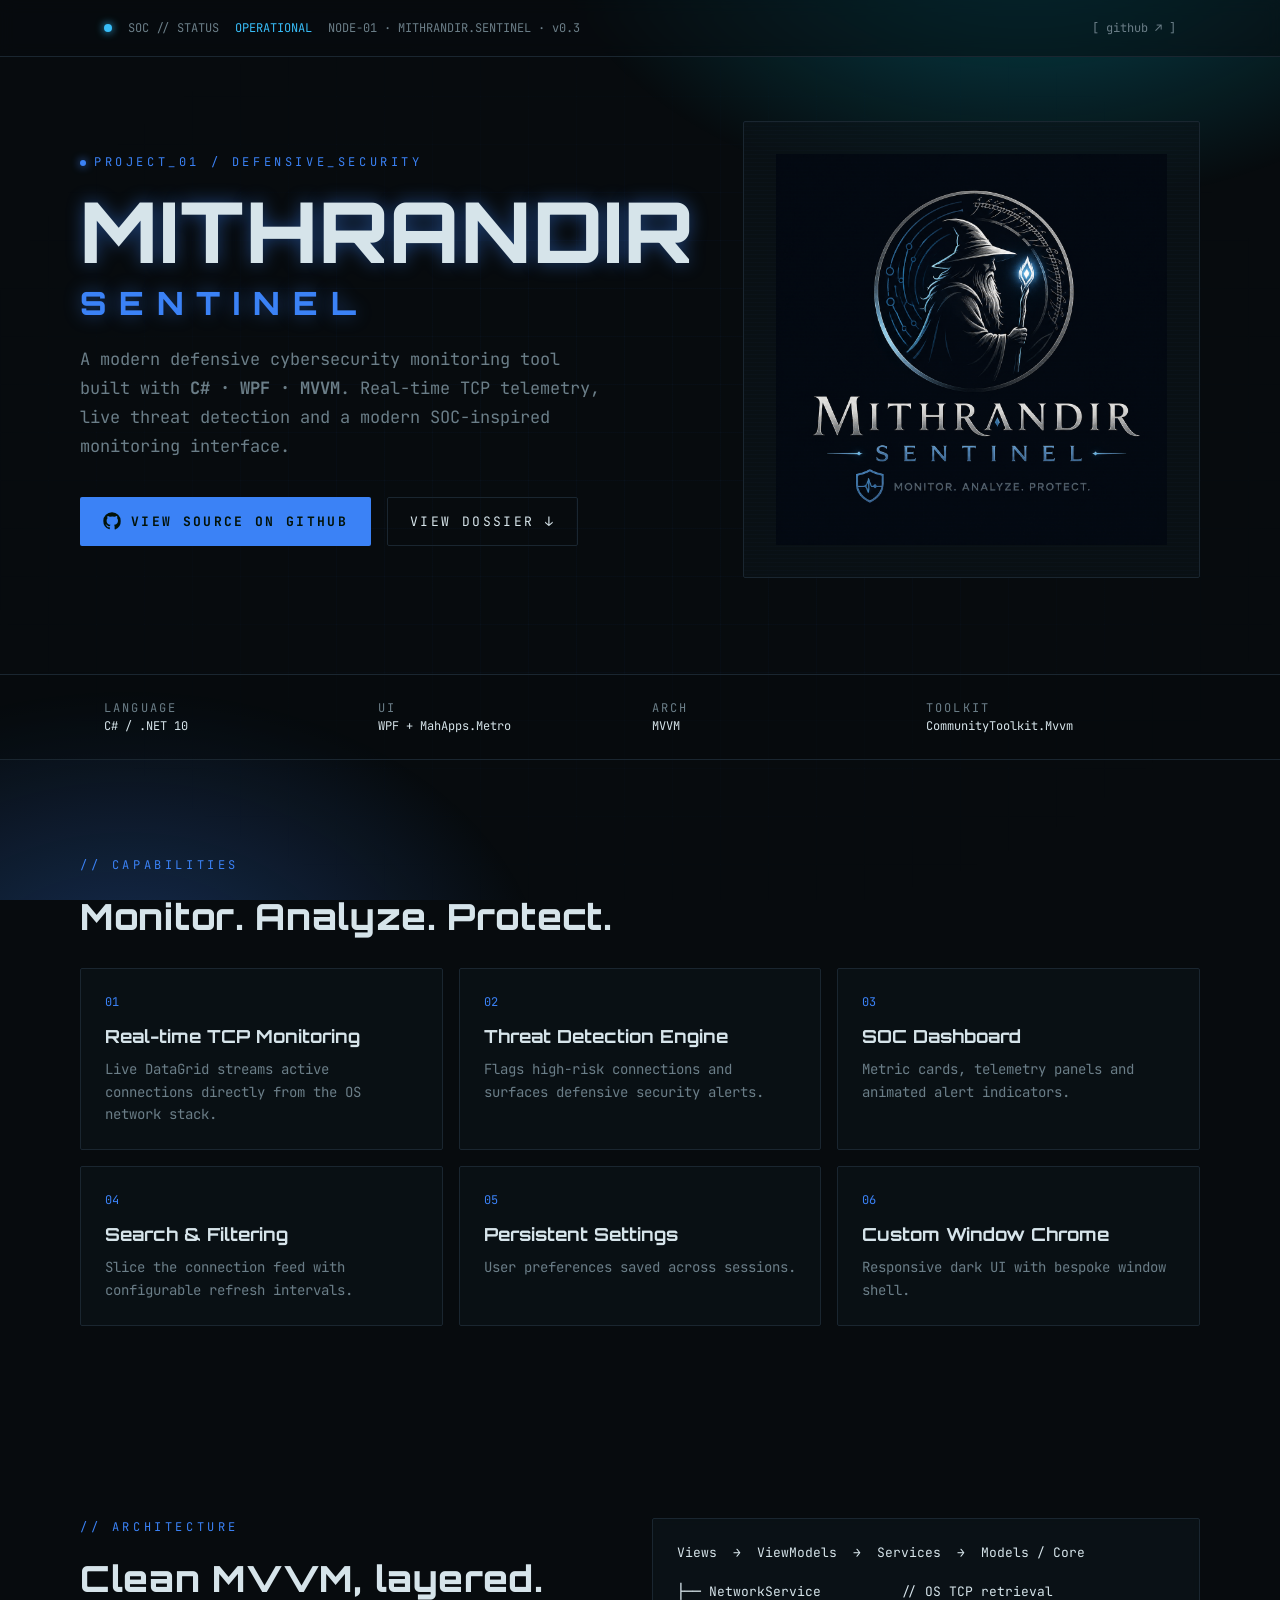
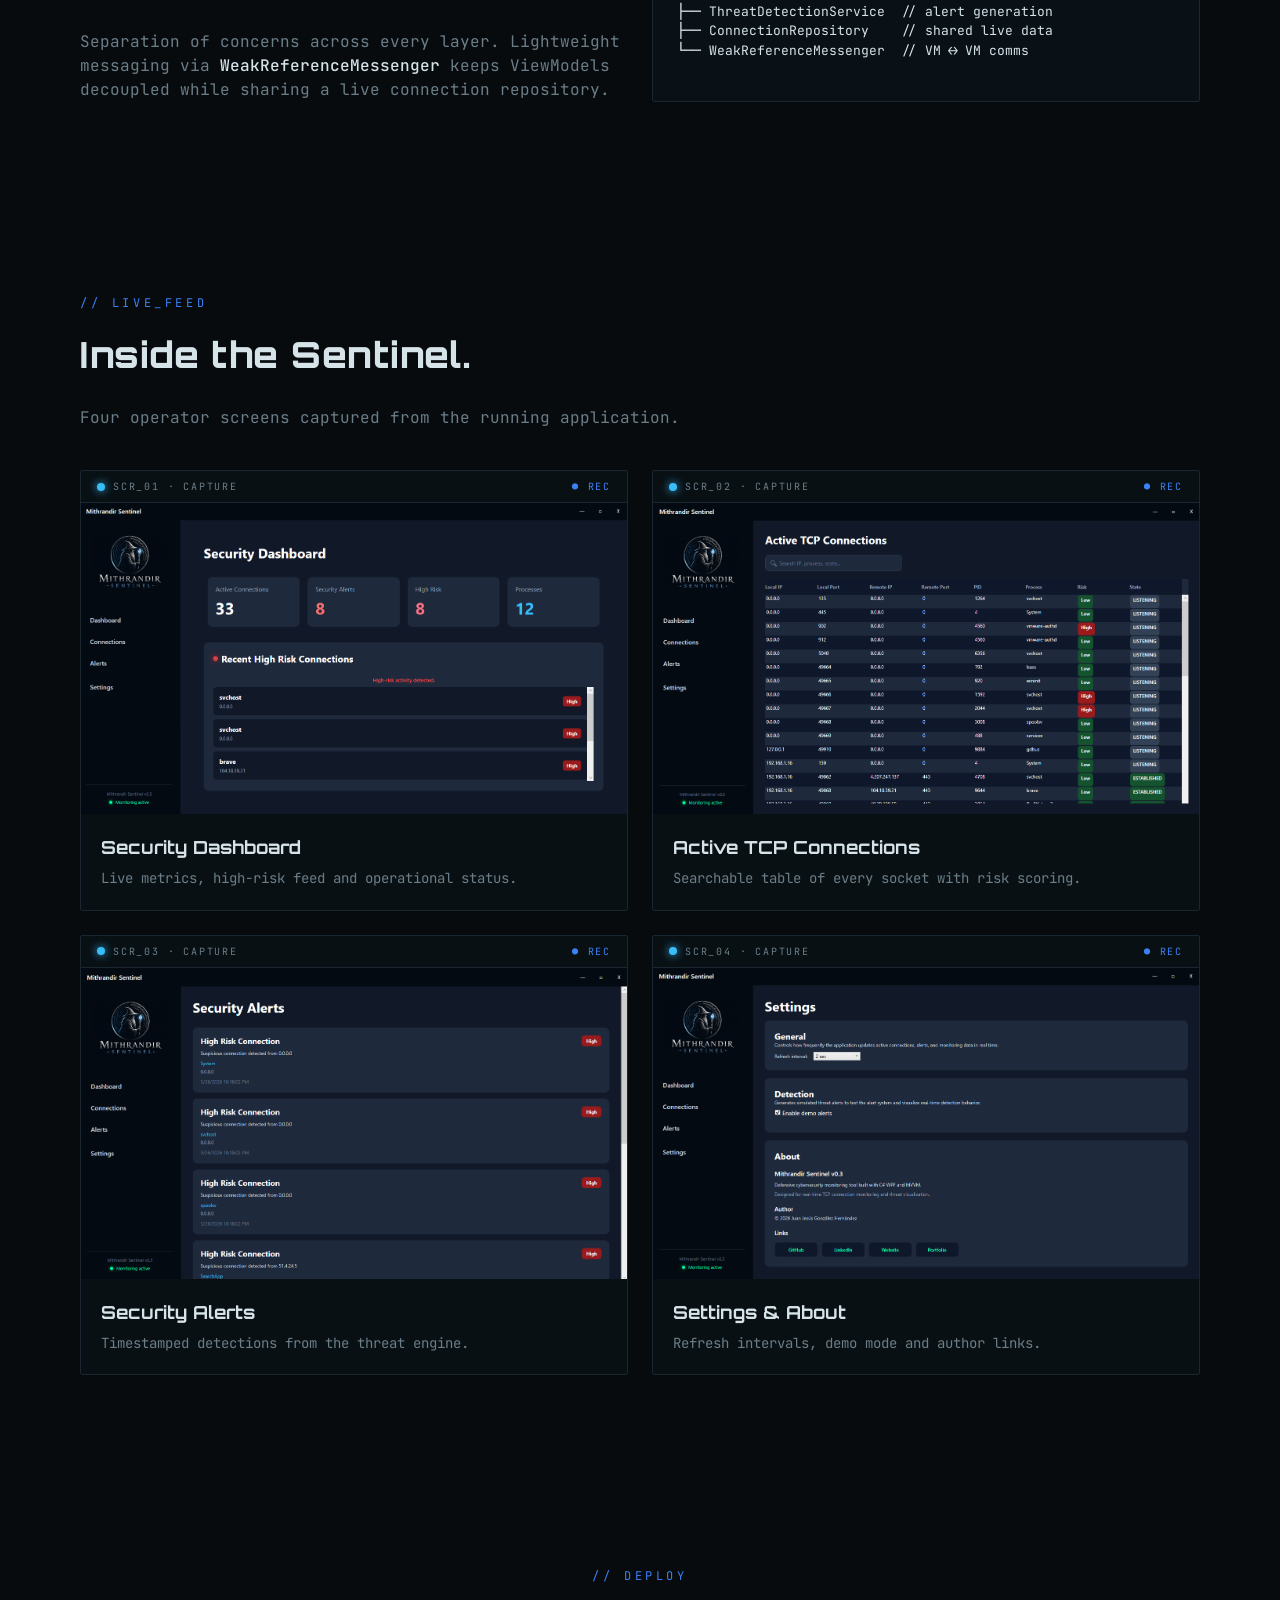
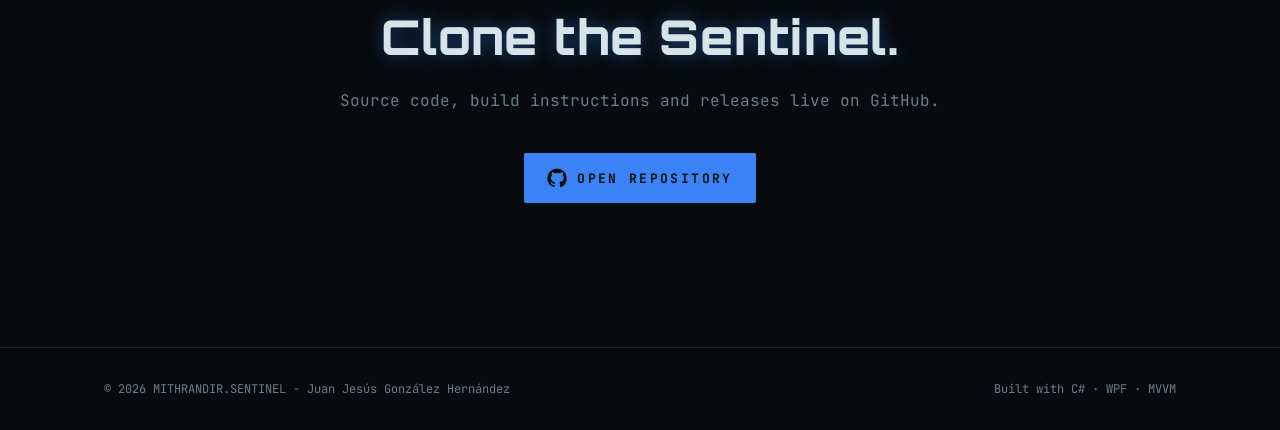
==== projects/mithrandir-sentinel/index.html @ a00f8a16 "mithrandir-sentinel Added project mithrandir-sentinel webpage." ====
<!DOCTYPE html>
<html lang="en">
<head>
<meta charset="UTF-8" />
<meta name="viewport" content="width=device-width, initial-scale=1.0" />
<title>Mithrandir Sentinel — SOC Cybersecurity Monitor | Portfolio</title>
<meta name="description" content="Defensive cybersecurity monitoring tool built in C# WPF with MVVM. Real-time TCP monitoring, threat detection and a SOC-inspired interface." />
<link rel="icon" type="image/png" href="assets/mithrandir-logo.png" />
<link rel="preconnect" href="https://fonts.googleapis.com">
<link rel="preconnect" href="https://fonts.gstatic.com" crossorigin>
<link href="https://fonts.googleapis.com/css2?family=JetBrains+Mono:wght@400;500;700&family=Orbitron:wght@500;700;900&display=swap" rel="stylesheet">
<link rel="stylesheet" href="styles.css" />
</head>
<body>
  <div class="bg-grid"></div>
  <div class="bg-radial"></div>

  <header class="topbar">
    <div class="container topbar-inner">
      <div class="status">
        <span class="led led-success"></span>
        <span class="muted">SOC // STATUS</span>
        <span class="success">OPERATIONAL</span>
        <span class="muted node">NODE-01 · MITHRANDIR.SENTINEL · v0.3</span>
      </div>
      <a class="muted-link" href="https://github.com/JJHernan-dev/Mithrandir-Sentinel" target="_blank" rel="noopener">[ github ↗ ]</a>
    </div>
  </header>

  <section class="container hero">
    <div>
      <div class="eyebrow"><span class="led led-primary"></span>PROJECT_01 / DEFENSIVE_SECURITY</div>
      <h1 class="display glow">MITHRANDIR<span class="subtitle">SENTINEL</span></h1>
      <p class="lead">A modern defensive cybersecurity monitoring tool built with <strong>C# · WPF · MVVM</strong>. Real-time TCP telemetry, live threat detection and a modern SOC-inspired monitoring interface.</p>
      <div class="cta-row">
        <a class="btn btn-primary pulse" href="https://github.com/JJHernan-dev/Mithrandir-Sentinel" target="_blank" rel="noopener">
          <svg width="18" height="18" viewBox="0 0 24 24" fill="currentColor"><path d="M12 .5A11.5 11.5 0 0 0 .4 12a11.5 11.5 0 0 0 7.9 10.9c.6.1.8-.3.8-.6v-2c-3.2.7-3.9-1.4-3.9-1.4-.5-1.4-1.3-1.7-1.3-1.7-1-.7.1-.7.1-.7 1.2.1 1.8 1.2 1.8 1.2 1 1.8 2.8 1.3 3.5 1 .1-.8.4-1.3.8-1.6-2.6-.3-5.3-1.3-5.3-5.7 0-1.3.5-2.3 1.2-3.1-.1-.3-.5-1.5.1-3.1 0 0 1-.3 3.3 1.2a11.5 11.5 0 0 1 6 0c2.3-1.5 3.3-1.2 3.3-1.2.7 1.6.2 2.8.1 3.1.8.8 1.2 1.9 1.2 3.1 0 4.4-2.7 5.4-5.3 5.7.4.4.8 1.1.8 2.2v3.3c0 .3.2.7.8.6A11.5 11.5 0 0 0 23.6 12 11.5 11.5 0 0 0 12 .5z"/></svg>
          VIEW SOURCE ON GITHUB
        </a>
        <a class="btn btn-ghost" href="#features">VIEW DOSSIER ↓</a>
      </div>
    </div>
    <div class="corner-frame scanline logo-card">
      <img src="assets/mithrandir-logo.png" alt="Mithrandir Sentinel logo" />
    </div>
  </section>

  <section class="telemetry">
    <div class="container telemetry-grid">
      <div><div class="muted tw">LANGUAGE</div><div>C# / .NET 10</div></div>
      <div><div class="muted tw">UI</div><div>WPF + MahApps.Metro</div></div>
      <div><div class="muted tw">ARCH</div><div>MVVM</div></div>
      <div><div class="muted tw">TOOLKIT</div><div>CommunityToolkit.Mvvm</div></div>
    </div>
  </section>

  <section id="features" class="container section">
    <div class="eyebrow">// CAPABILITIES</div>
    <h2 class="display-sm">Monitor. Analyze. Protect.</h2>
    <div class="grid-3" id="features-grid"></div>
  </section>

  <section class="container section grid-2">
    <div>
      <div class="eyebrow">// ARCHITECTURE</div>
      <h2 class="display-sm">Clean MVVM, layered.</h2>
      <p class="muted">Separation of concerns across every layer. Lightweight messaging via <span class="fg">WeakReferenceMessenger</span> keeps ViewModels decoupled while sharing a live connection repository.</p>
    </div>
    <pre class="corner-frame code">Views  →  ViewModels  →  Services  →  Models / Core

├── NetworkService          // OS TCP retrieval
├── ThreatDetectionService  // alert generation
├── ConnectionRepository    // shared live data
└── WeakReferenceMessenger  // VM ↔ VM comms</pre>
  </section>

  <section id="gallery" class="container section">
    <div class="eyebrow">// LIVE_FEED</div>
    <h2 class="display-sm">Inside the Sentinel.</h2>
    <p class="muted mb">Four operator screens captured from the running application.</p>
    <div class="grid-2" id="gallery-grid"></div>
  </section>

  <section class="container section center">
    <div class="eyebrow">// DEPLOY</div>
    <h2 class="display-md glow">Clone the Sentinel.</h2>
    <p class="muted mb">Source code, build instructions and releases live on GitHub.</p>
    <a class="btn btn-primary pulse" href="https://github.com/JJHernan-dev/Mithrandir-Sentinel" target="_blank" rel="noopener">
      <svg width="20" height="20" viewBox="0 0 24 24" fill="currentColor"><path d="M12 .5A11.5 11.5 0 0 0 .4 12a11.5 11.5 0 0 0 7.9 10.9c.6.1.8-.3.8-.6v-2c-3.2.7-3.9-1.4-3.9-1.4-.5-1.4-1.3-1.7-1.3-1.7-1-.7.1-.7.1-.7 1.2.1 1.8 1.2 1.8 1.2 1 1.8 2.8 1.3 3.5 1 .1-.8.4-1.3.8-1.6-2.6-.3-5.3-1.3-5.3-5.7 0-1.3.5-2.3 1.2-3.1-.1-.3-.5-1.5.1-3.1 0 0 1-.3 3.3 1.2a11.5 11.5 0 0 1 6 0c2.3-1.5 3.3-1.2 3.3-1.2.7 1.6.2 2.8.1 3.1.8.8 1.2 1.9 1.2 3.1 0 4.4-2.7 5.4-5.3 5.7.4.4.8 1.1.8 2.2v3.3c0 .3.2.7.8.6A11.5 11.5 0 0 0 23.6 12 11.5 11.5 0 0 0 12 .5z"/></svg>
      OPEN REPOSITORY
    </a>
  </section>

  <footer>
    <div class="container footer-inner">
      <span>© <span id="year"></span> MITHRANDIR.SENTINEL - Juan Jesús González Hernández</span>
      <span>Built with C# · WPF · MVVM</span>
    </div>
  </footer>

  <script src="script.js"></script>
</body>
</html>
---- projects/mithrandir-sentinel/styles.css ----
:root{
  --bg:#070b0e;
  --bg-2:#0b1116;
  --fg:#d6e4ea;
  --muted:#6b7e88;
  --border:#1a2630;
  --card:#0c141a;
  --primary:#3b82f6;
  --primary-2:#2563eb;
  --accent:#00d9ff; 
  --success:#38bdf8;
  --danger:#ff3b6b;
  --shadow-glow:0 0 24px rgba(59,130,246,.35);
}
*{box-sizing:border-box;margin:0;padding:0}
html,body{background:var(--bg);color:var(--fg);font-family:'JetBrains Mono',ui-monospace,monospace;line-height:1.5;-webkit-font-smoothing:antialiased}
body{position:relative;overflow-x:hidden;min-height:100vh}
a{color:inherit;text-decoration:none}
img{display:block;max-width:100%}

.container{max-width:1120px;margin:0 auto;padding:0 24px}

/* Background */
.bg-grid{
  position:fixed;inset:0;pointer-events:none;opacity:.55;z-index:0;
  background-image:
    linear-gradient(rgba(59,130,246,.06) 1px,transparent 1px),
    linear-gradient(90deg,rgba(59,130,246,.06) 1px,transparent 1px);
  background-size:48px 48px;
  mask-image:radial-gradient(ellipse at center,#000 30%,transparent 80%);
}
.bg-radial{
  position:fixed;inset:0;pointer-events:none;z-index:0;
  background:
    radial-gradient(800px 500px at 80% -10%,rgba(0, 225, 255, 0.301),transparent 60%),
    radial-gradient(700px 500px at 10% 110%,rgba(59, 131, 246, 0.301),transparent 60%);
}

/* Topbar */
.topbar{position:relative;z-index:5;border-bottom:1px solid var(--border);background:rgba(7,11,14,.5);backdrop-filter:blur(8px)}
.topbar-inner{height:56px;display:flex;align-items:center;justify-content:space-between;font-size:12px}
.status{display:flex;align-items:center;gap:16px}
.muted{color:var(--muted)}
.muted-link{color:var(--muted);transition:color .2s}
.muted-link:hover{color:var(--primary)}
.success{color:var(--success)}
.fg{color:var(--fg);font-weight:500}
.node{display:none}
@media (min-width:768px){.node{display:inline}}

/* LED */
.led{display:inline-block;width:8px;height:8px;border-radius:50%;animation:pulseLed 1.8s ease-in-out infinite}
.led-success{background:var(--success);box-shadow:0 0 8px var(--success)}
.led-primary{background:var(--primary);box-shadow:0 0 8px var(--primary);width:6px;height:6px;vertical-align:middle;margin-right:8px}
@keyframes pulseLed{0%,100%{opacity:1}50%{opacity:.35}}

/* Hero */
.hero{position:relative;z-index:1;padding:64px 24px 96px;display:grid;gap:48px;grid-template-columns:1fr;align-items:center}
@media (min-width:768px){.hero{grid-template-columns:1fr 1fr;padding-left:0;padding-right:0;margin-left:auto;margin-right:auto;max-width:1120px}}
.eyebrow{font-size:12px;color:var(--primary);letter-spacing:.3em;margin-bottom:16px;text-transform:uppercase}
h1.display,h2.display-sm,h2.display-md{font-family:'Orbitron',sans-serif;font-weight:800;letter-spacing:.02em}
h1.display{font-size:clamp(40px,7vw,84px);line-height:1.05}
.subtitle{display:block;color:var(--primary);font-size:clamp(20px,2.5vw,36px);letter-spacing:.4em;margin-top:12px}
.display-sm{font-size:clamp(26px,3.2vw,36px);margin-bottom:24px}
.display-md{font-size:clamp(32px,4.5vw,48px);margin-bottom:16px}
.glow{text-shadow:0 0 18px rgba(59,130,246,.45)}
.lead{margin-top:24px;color:var(--muted);font-size:17px;max-width:520px;line-height:1.7}
.cta-row{margin-top:36px;display:flex;flex-wrap:wrap;gap:16px}

/* Buttons */
.btn{display:inline-flex;align-items:center;gap:10px;padding:14px 22px;font-family:inherit;font-size:13px;letter-spacing:.18em;border-radius:2px;transition:all .2s;cursor:pointer;border:1px solid transparent}
.btn-primary{background:var(--primary);color:#031208;font-weight:700}
.btn-primary:hover{background:var(--accent)}
.btn-ghost{border-color:var(--border);color:var(--fg)}
.btn-ghost:hover{border-color:var(--primary)}
.pulse{box-shadow:0 0 0 0 rgba(59,130,246,.6);animation:pulseGlow 2.4s ease-out infinite}
@keyframes pulseGlow{0%{box-shadow:0 0 0 0  rgba(59, 131, 246, 0.438)}70%{box-shadow:0 0 0 16px rgba(59,130,246,0)}100%{box-shadow:0 0 0 0 rgba(59,130,246,0)}}

/* Corner frame */
.corner-frame{position:relative;background:rgba(12,20,26,.6);border:1px solid var(--border);padding:24px;border-radius:2px;backdrop-filter:blur(4px)}
.corner-frame::before,.corner-frame::after,
.corner-frame::before{top:-1px;left:-1px;border-right:none;border-bottom:none}
.corner-frame::after{bottom:-1px;right:-1px;border-left:none;border-top:none}

.logo-card{padding:32px}
.logo-card img{margin:0 auto}

/* Scanline */
.scanline{overflow:hidden;position:relative}
.scanline::after{
  content:"";position:absolute;inset:0;pointer-events:none;
  background:repeating-linear-gradient(to bottom,rgba(59,130,246,.04) 0,rgba(59,130,246,.04) 1px,transparent 1px,transparent 4px);
  mix-blend-mode:overlay;
}

/* Telemetry */
.telemetry{position:relative;z-index:1;border-top:1px solid var(--border);border-bottom:1px solid var(--border);background:rgba(7,11,14,.4)}
.telemetry-grid{display:grid;grid-template-columns:repeat(2,1fr);gap:24px;padding:24px;font-size:12px}
@media (min-width:768px){.telemetry-grid{grid-template-columns:repeat(4,1fr)}}
.tw{letter-spacing:.18em}

/* Sections */
.section{position:relative;z-index:1;padding:96px 24px}
@media (min-width:768px){.section{padding-left:0;padding-right:0}}
.center{text-align:center;max-width:760px}
.mb{margin-bottom:40px}

.grid-3{display:grid;gap:16px;grid-template-columns:1fr}
@media (min-width:640px){.grid-3{grid-template-columns:1fr 1fr}}
@media (min-width:1024px){.grid-3{grid-template-columns:repeat(3,1fr)}}
.grid-2{display:grid;gap:24px;grid-template-columns:1fr}
@media (min-width:768px){.grid-2{grid-template-columns:1fr 1fr}}

.feature{transition:background .2s}
.feature:hover{background:rgba(12,20,26,.85)}
.feature .num{color:var(--primary);font-size:12px;margin-bottom:12px}
.feature h3{font-family:'Orbitron',sans-serif;font-size:18px;margin-bottom:8px}
.feature p{color:var(--muted);font-size:14px;line-height:1.6}

/* Code block */
.code{font-family:'JetBrains Mono',monospace;font-size:13px;background:rgba(12,20,26,.7);padding:24px;overflow:auto;white-space:pre}

/* Gallery */
.shot{padding:0;overflow:hidden}
.shot-head{display:flex;align-items:center;justify-content:space-between;padding:8px 16px;border-bottom:1px solid var(--border);font-size:10px;letter-spacing:.18em}
.shot-head .left{display:flex;align-items:center;gap:8px;color:var(--muted)}
.shot-head .rec{color:var(--primary)}
.shot-img{overflow:hidden;position:relative}
.shot-img img{width:100%;transition:transform .7s}
.shot:hover .shot-img img{transform:scale(1.03)}
.shot-cap{padding:20px}
.shot-cap h3{font-family:'Orbitron',sans-serif;font-size:18px;margin-bottom:6px}
.shot-cap p{color:var(--muted);font-size:14px;line-height:1.6}

/* Footer */
footer{position:relative;z-index:1;border-top:1px solid var(--border);margin-top:48px}
.footer-inner{padding:32px 24px;font-size:12px;color:var(--muted);display:flex;flex-wrap:wrap;justify-content:space-between;gap:16px}
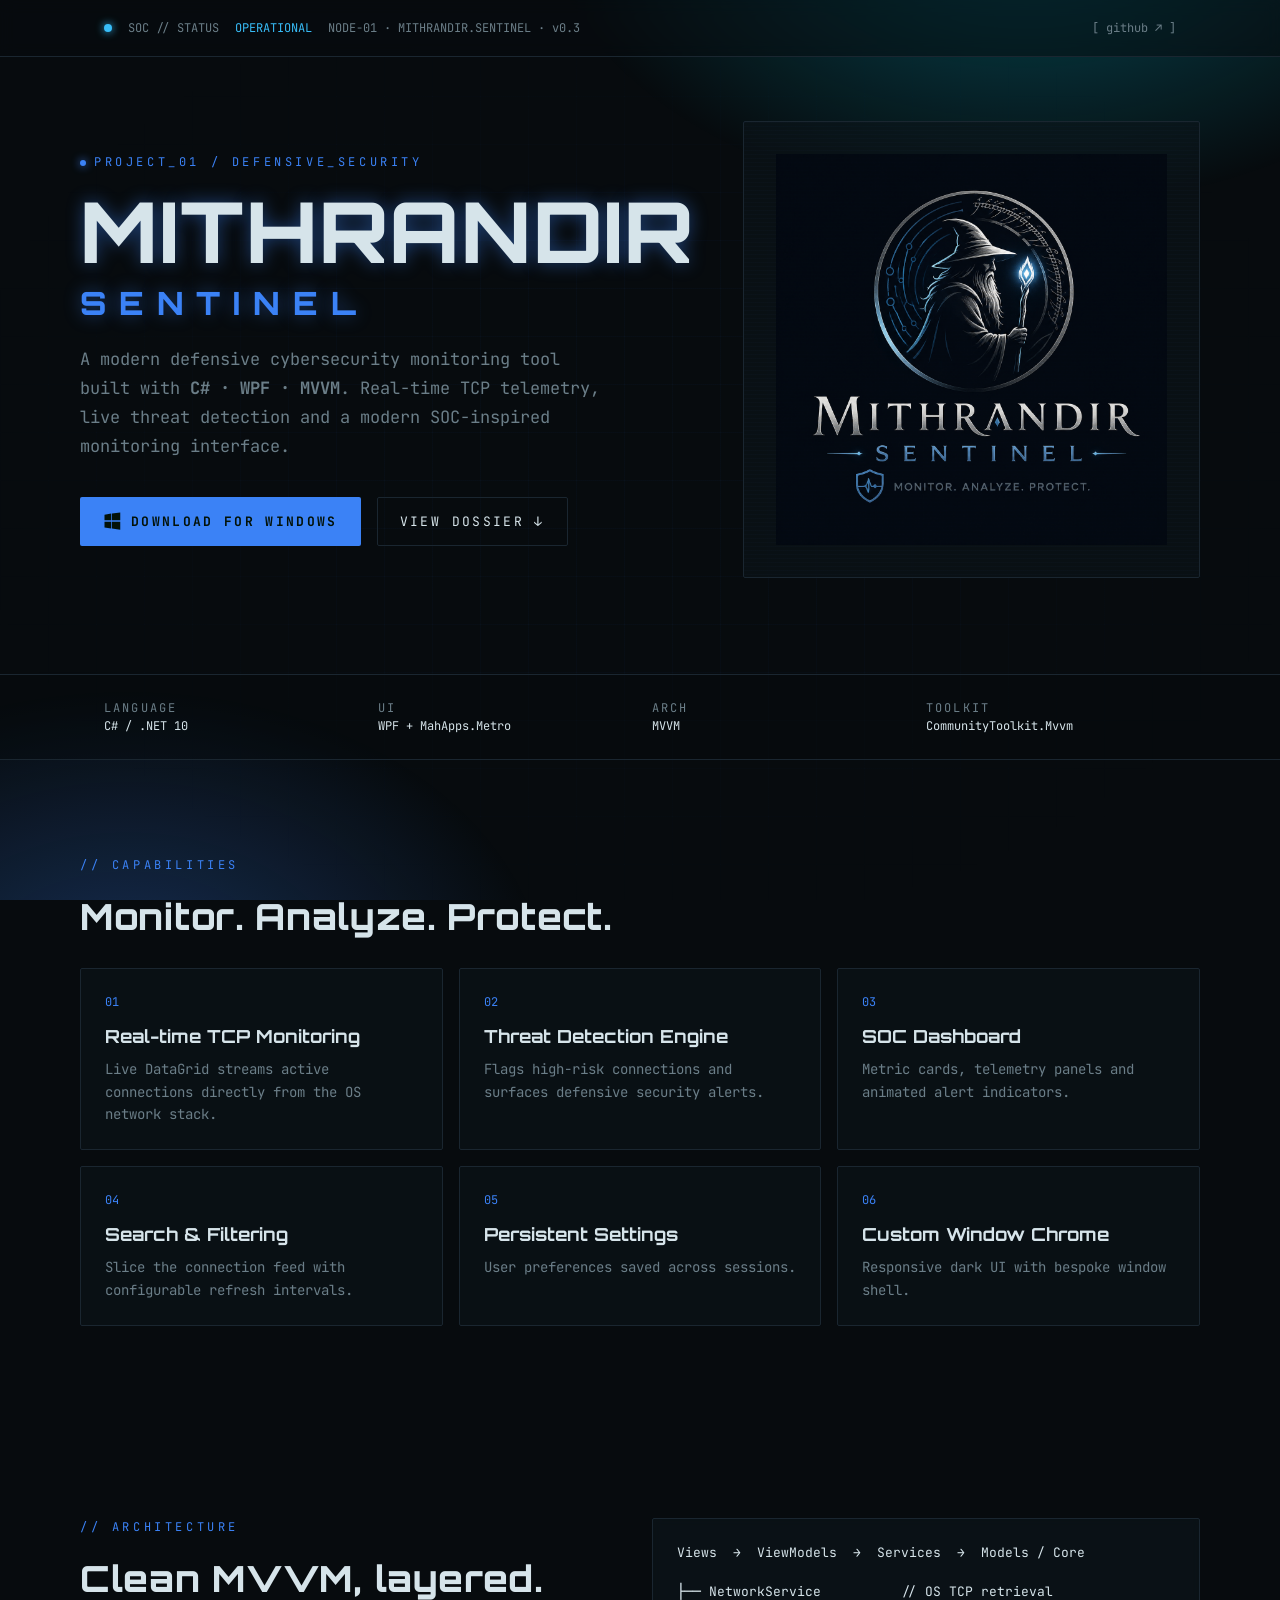
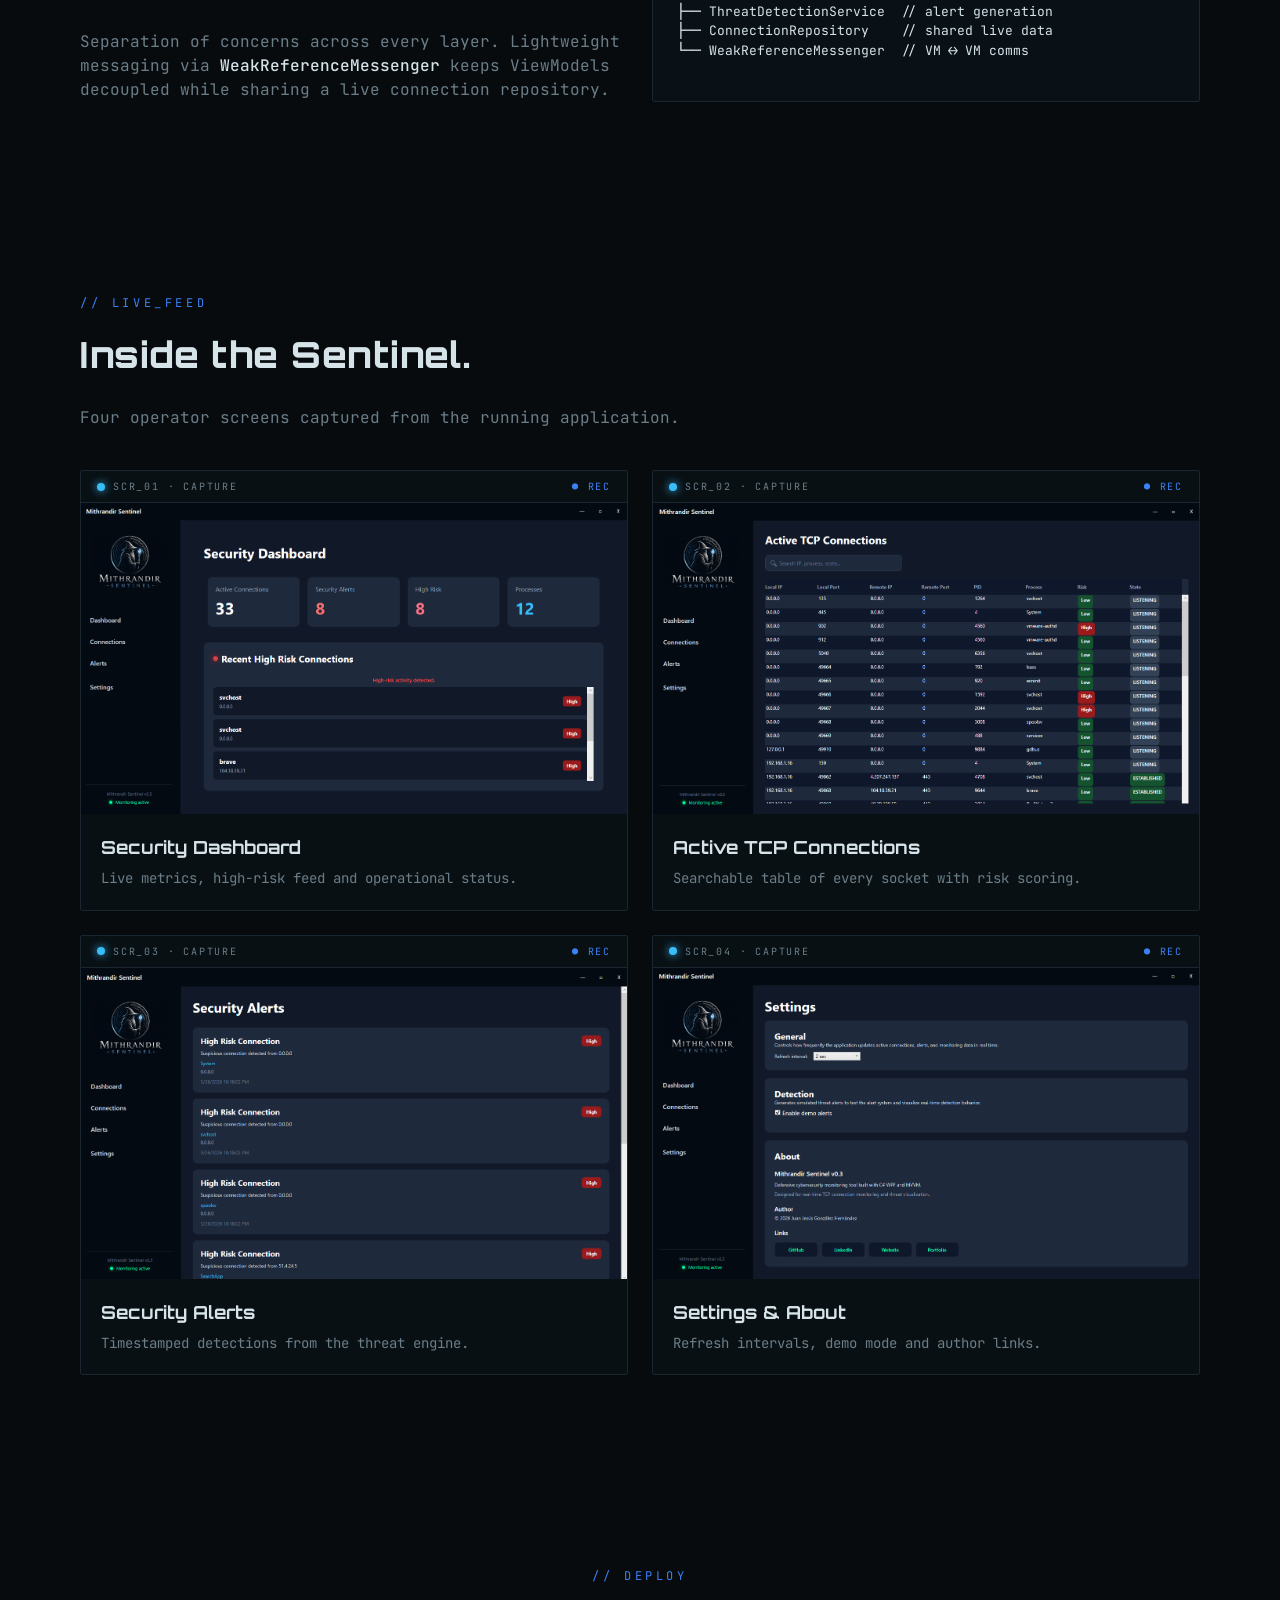
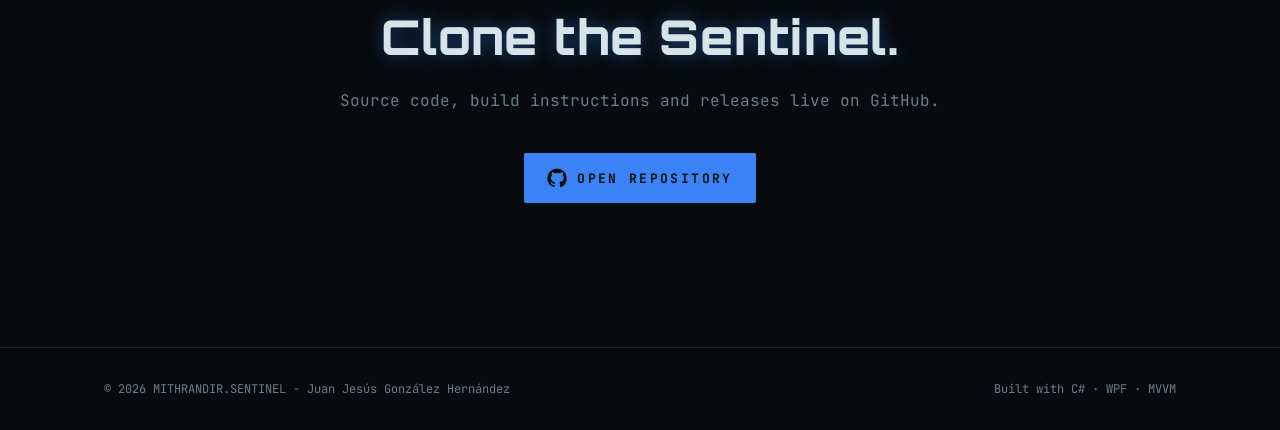
==== commit 1b42b2dd: "Update index.html" ====
--- a/projects/mithrandir-sentinel/index.html
+++ b/projects/mithrandir-sentinel/index.html
@@ -1,16 +1,21 @@
 <!DOCTYPE html>
 <html lang="en">
+
 <head>
-<meta charset="UTF-8" />
-<meta name="viewport" content="width=device-width, initial-scale=1.0" />
-<title>Mithrandir Sentinel — SOC Cybersecurity Monitor | Portfolio</title>
-<meta name="description" content="Defensive cybersecurity monitoring tool built in C# WPF with MVVM. Real-time TCP monitoring, threat detection and a SOC-inspired interface." />
-<link rel="icon" type="image/png" href="assets/mithrandir-logo.png" />
-<link rel="preconnect" href="https://fonts.googleapis.com">
-<link rel="preconnect" href="https://fonts.gstatic.com" crossorigin>
-<link href="https://fonts.googleapis.com/css2?family=JetBrains+Mono:wght@400;500;700&family=Orbitron:wght@500;700;900&display=swap" rel="stylesheet">
-<link rel="stylesheet" href="styles.css" />
+  <meta charset="UTF-8" />
+  <meta name="viewport" content="width=device-width, initial-scale=1.0" />
+  <title>Mithrandir Sentinel — SOC Cybersecurity Monitor | Portfolio</title>
+  <meta name="description"
+    content="Defensive cybersecurity monitoring tool built in C# WPF with MVVM. Real-time TCP monitoring, threat detection and a SOC-inspired interface." />
+  <link rel="icon" type="image/png" href="assets/mithrandir-logo.png" />
+  <link rel="preconnect" href="https://fonts.googleapis.com">
+  <link rel="preconnect" href="https://fonts.gstatic.com" crossorigin>
+  <link
+    href="https://fonts.googleapis.com/css2?family=JetBrains+Mono:wght@400;500;700&family=Orbitron:wght@500;700;900&display=swap"
+    rel="stylesheet">
+  <link rel="stylesheet" href="styles.css" />
 </head>
+
 <body>
   <div class="bg-grid"></div>
   <div class="bg-radial"></div>
@@ -23,7 +28,8 @@
         <span class="success">OPERATIONAL</span>
         <span class="muted node">NODE-01 · MITHRANDIR.SENTINEL · v0.3</span>
       </div>
-      <a class="muted-link" href="https://github.com/JJHernan-dev/Mithrandir-Sentinel" target="_blank" rel="noopener">[ github ↗ ]</a>
+      <a class="muted-link" href="https://github.com/JJHernan-dev/Mithrandir-Sentinel" target="_blank" rel="noopener">[
+        github ↗ ]</a>
     </div>
   </header>
 
@@ -31,11 +37,17 @@
     <div>
       <div class="eyebrow"><span class="led led-primary"></span>PROJECT_01 / DEFENSIVE_SECURITY</div>
       <h1 class="display glow">MITHRANDIR<span class="subtitle">SENTINEL</span></h1>
-      <p class="lead">A modern defensive cybersecurity monitoring tool built with <strong>C# · WPF · MVVM</strong>. Real-time TCP telemetry, live threat detection and a modern SOC-inspired monitoring interface.</p>
+      <p class="lead">A modern defensive cybersecurity monitoring tool built with <strong>C# · WPF · MVVM</strong>.
+        Real-time TCP telemetry, live threat detection and a modern SOC-inspired monitoring interface.</p>
       <div class="cta-row">
-        <a class="btn btn-primary pulse" href="https://github.com/JJHernan-dev/Mithrandir-Sentinel" target="_blank" rel="noopener">
-          <svg width="18" height="18" viewBox="0 0 24 24" fill="currentColor"><path d="M12 .5A11.5 11.5 0 0 0 .4 12a11.5 11.5 0 0 0 7.9 10.9c.6.1.8-.3.8-.6v-2c-3.2.7-3.9-1.4-3.9-1.4-.5-1.4-1.3-1.7-1.3-1.7-1-.7.1-.7.1-.7 1.2.1 1.8 1.2 1.8 1.2 1 1.8 2.8 1.3 3.5 1 .1-.8.4-1.3.8-1.6-2.6-.3-5.3-1.3-5.3-5.7 0-1.3.5-2.3 1.2-3.1-.1-.3-.5-1.5.1-3.1 0 0 1-.3 3.3 1.2a11.5 11.5 0 0 1 6 0c2.3-1.5 3.3-1.2 3.3-1.2.7 1.6.2 2.8.1 3.1.8.8 1.2 1.9 1.2 3.1 0 4.4-2.7 5.4-5.3 5.7.4.4.8 1.1.8 2.2v3.3c0 .3.2.7.8.6A11.5 11.5 0 0 0 23.6 12 11.5 11.5 0 0 0 12 .5z"/></svg>
-          VIEW SOURCE ON GITHUB
+        <a class="btn btn-primary pulse" href="https://github.com/JJHernan-dev/Mithrandir-Sentinel/releases"
+          target="_blank" rel="noopener">
+          <svg width="18" height="18" viewBox="0 0 24 24" fill="currentColor">
+
+            <path d="M2 3.5L11 2v9H2v-7.5zm10 7.5V2l11-1.5V11H12zm0 2h11v10.5L12 22V13zm-1 0v9L2 20.5V13h9z" />
+
+          </svg>
+          DOWNLOAD FOR WINDOWS
         </a>
         <a class="btn btn-ghost" href="#features">VIEW DOSSIER ↓</a>
       </div>
@@ -47,10 +59,22 @@
 
   <section class="telemetry">
     <div class="container telemetry-grid">
-      <div><div class="muted tw">LANGUAGE</div><div>C# / .NET 10</div></div>
-      <div><div class="muted tw">UI</div><div>WPF + MahApps.Metro</div></div>
-      <div><div class="muted tw">ARCH</div><div>MVVM</div></div>
-      <div><div class="muted tw">TOOLKIT</div><div>CommunityToolkit.Mvvm</div></div>
+      <div>
+        <div class="muted tw">LANGUAGE</div>
+        <div>C# / .NET 10</div>
+      </div>
+      <div>
+        <div class="muted tw">UI</div>
+        <div>WPF + MahApps.Metro</div>
+      </div>
+      <div>
+        <div class="muted tw">ARCH</div>
+        <div>MVVM</div>
+      </div>
+      <div>
+        <div class="muted tw">TOOLKIT</div>
+        <div>CommunityToolkit.Mvvm</div>
+      </div>
     </div>
   </section>
 
@@ -64,7 +88,9 @@
     <div>
       <div class="eyebrow">// ARCHITECTURE</div>
       <h2 class="display-sm">Clean MVVM, layered.</h2>
-      <p class="muted">Separation of concerns across every layer. Lightweight messaging via <span class="fg">WeakReferenceMessenger</span> keeps ViewModels decoupled while sharing a live connection repository.</p>
+      <p class="muted">Separation of concerns across every layer. Lightweight messaging via <span
+          class="fg">WeakReferenceMessenger</span> keeps ViewModels decoupled while sharing a live connection
+        repository.</p>
     </div>
     <pre class="corner-frame code">Views  →  ViewModels  →  Services  →  Models / Core
 
@@ -85,8 +111,12 @@
     <div class="eyebrow">// DEPLOY</div>
     <h2 class="display-md glow">Clone the Sentinel.</h2>
     <p class="muted mb">Source code, build instructions and releases live on GitHub.</p>
-    <a class="btn btn-primary pulse" href="https://github.com/JJHernan-dev/Mithrandir-Sentinel" target="_blank" rel="noopener">
-      <svg width="20" height="20" viewBox="0 0 24 24" fill="currentColor"><path d="M12 .5A11.5 11.5 0 0 0 .4 12a11.5 11.5 0 0 0 7.9 10.9c.6.1.8-.3.8-.6v-2c-3.2.7-3.9-1.4-3.9-1.4-.5-1.4-1.3-1.7-1.3-1.7-1-.7.1-.7.1-.7 1.2.1 1.8 1.2 1.8 1.2 1 1.8 2.8 1.3 3.5 1 .1-.8.4-1.3.8-1.6-2.6-.3-5.3-1.3-5.3-5.7 0-1.3.5-2.3 1.2-3.1-.1-.3-.5-1.5.1-3.1 0 0 1-.3 3.3 1.2a11.5 11.5 0 0 1 6 0c2.3-1.5 3.3-1.2 3.3-1.2.7 1.6.2 2.8.1 3.1.8.8 1.2 1.9 1.2 3.1 0 4.4-2.7 5.4-5.3 5.7.4.4.8 1.1.8 2.2v3.3c0 .3.2.7.8.6A11.5 11.5 0 0 0 23.6 12 11.5 11.5 0 0 0 12 .5z"/></svg>
+    <a class="btn btn-primary pulse" href="https://github.com/JJHernan-dev/Mithrandir-Sentinel" target="_blank"
+      rel="noopener">
+      <svg width="20" height="20" viewBox="0 0 24 24" fill="currentColor">
+        <path
+          d="M12 .5A11.5 11.5 0 0 0 .4 12a11.5 11.5 0 0 0 7.9 10.9c.6.1.8-.3.8-.6v-2c-3.2.7-3.9-1.4-3.9-1.4-.5-1.4-1.3-1.7-1.3-1.7-1-.7.1-.7.1-.7 1.2.1 1.8 1.2 1.8 1.2 1 1.8 2.8 1.3 3.5 1 .1-.8.4-1.3.8-1.6-2.6-.3-5.3-1.3-5.3-5.7 0-1.3.5-2.3 1.2-3.1-.1-.3-.5-1.5.1-3.1 0 0 1-.3 3.3 1.2a11.5 11.5 0 0 1 6 0c2.3-1.5 3.3-1.2 3.3-1.2.7 1.6.2 2.8.1 3.1.8.8 1.2 1.9 1.2 3.1 0 4.4-2.7 5.4-5.3 5.7.4.4.8 1.1.8 2.2v3.3c0 .3.2.7.8.6A11.5 11.5 0 0 0 23.6 12 11.5 11.5 0 0 0 12 .5z" />
+      </svg>
       OPEN REPOSITORY
     </a>
   </section>
@@ -100,4 +130,5 @@
 
   <script src="script.js"></script>
 </body>
+
 </html>
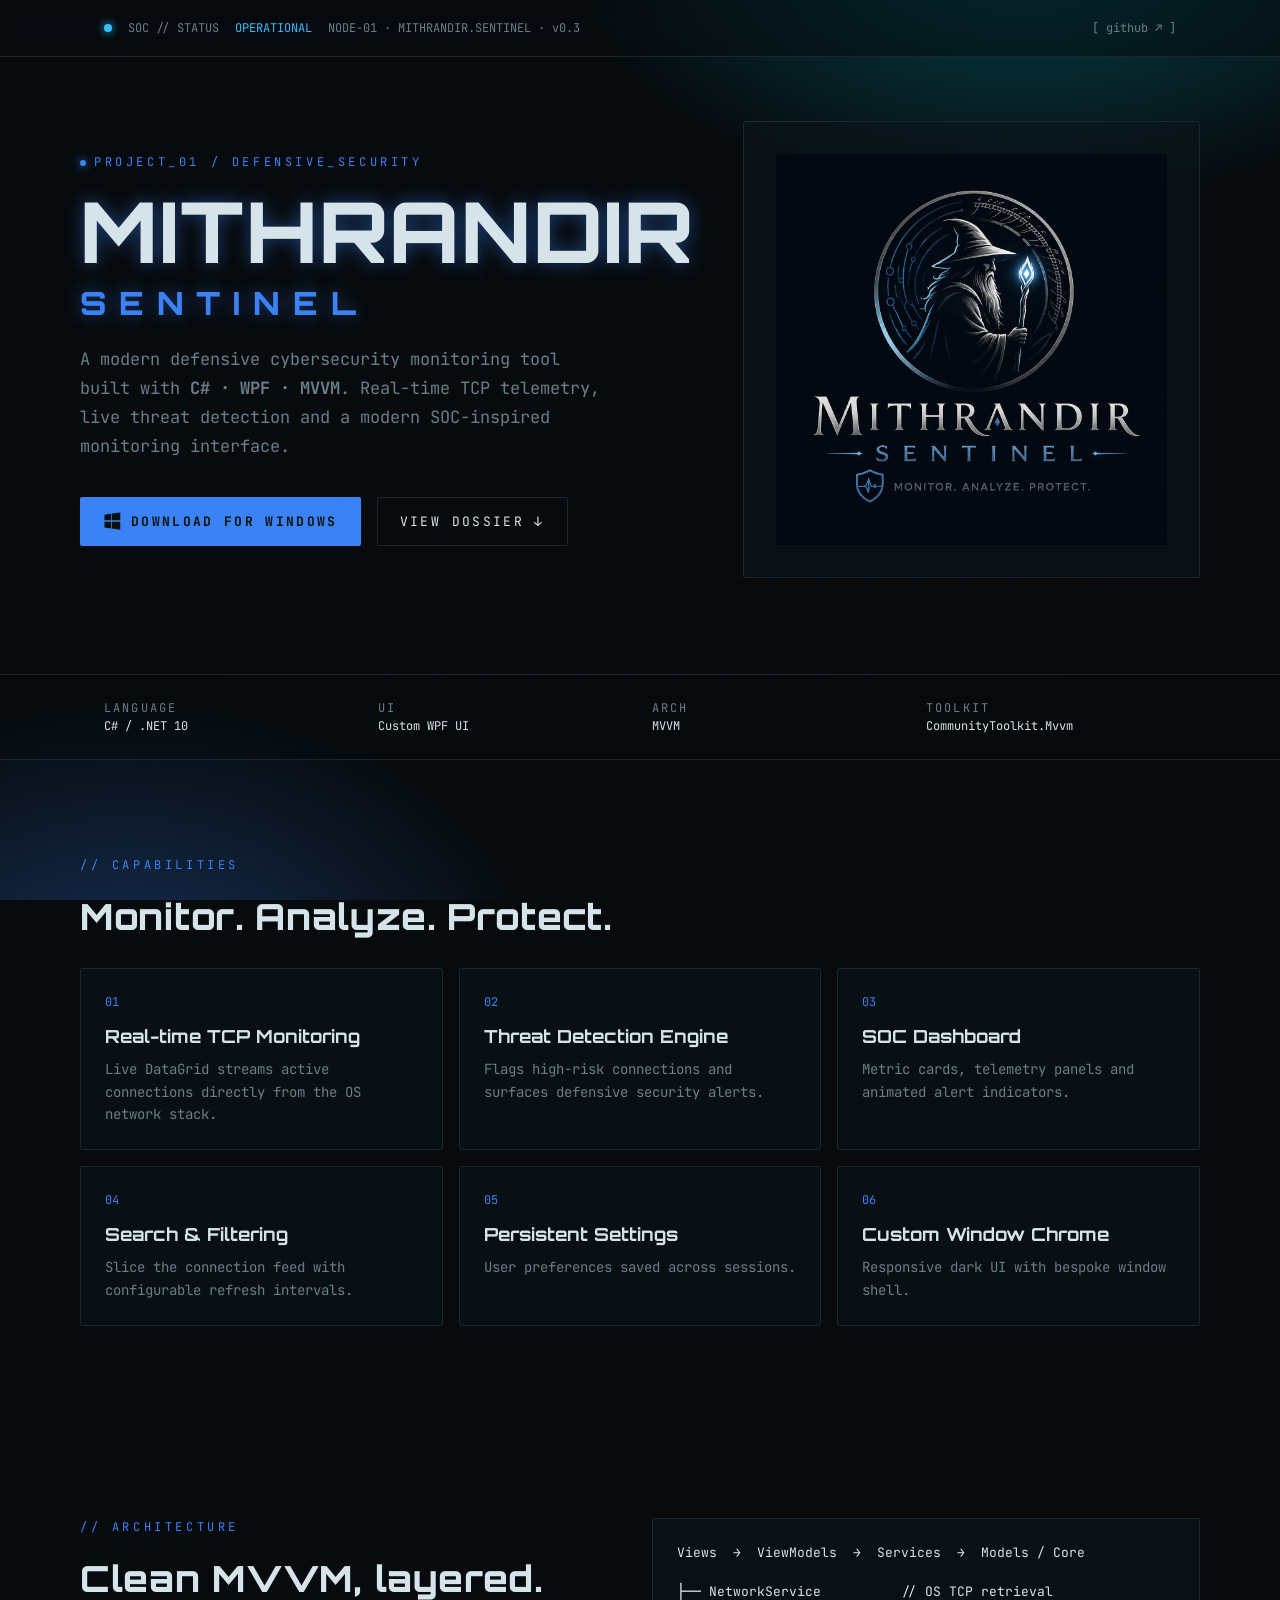
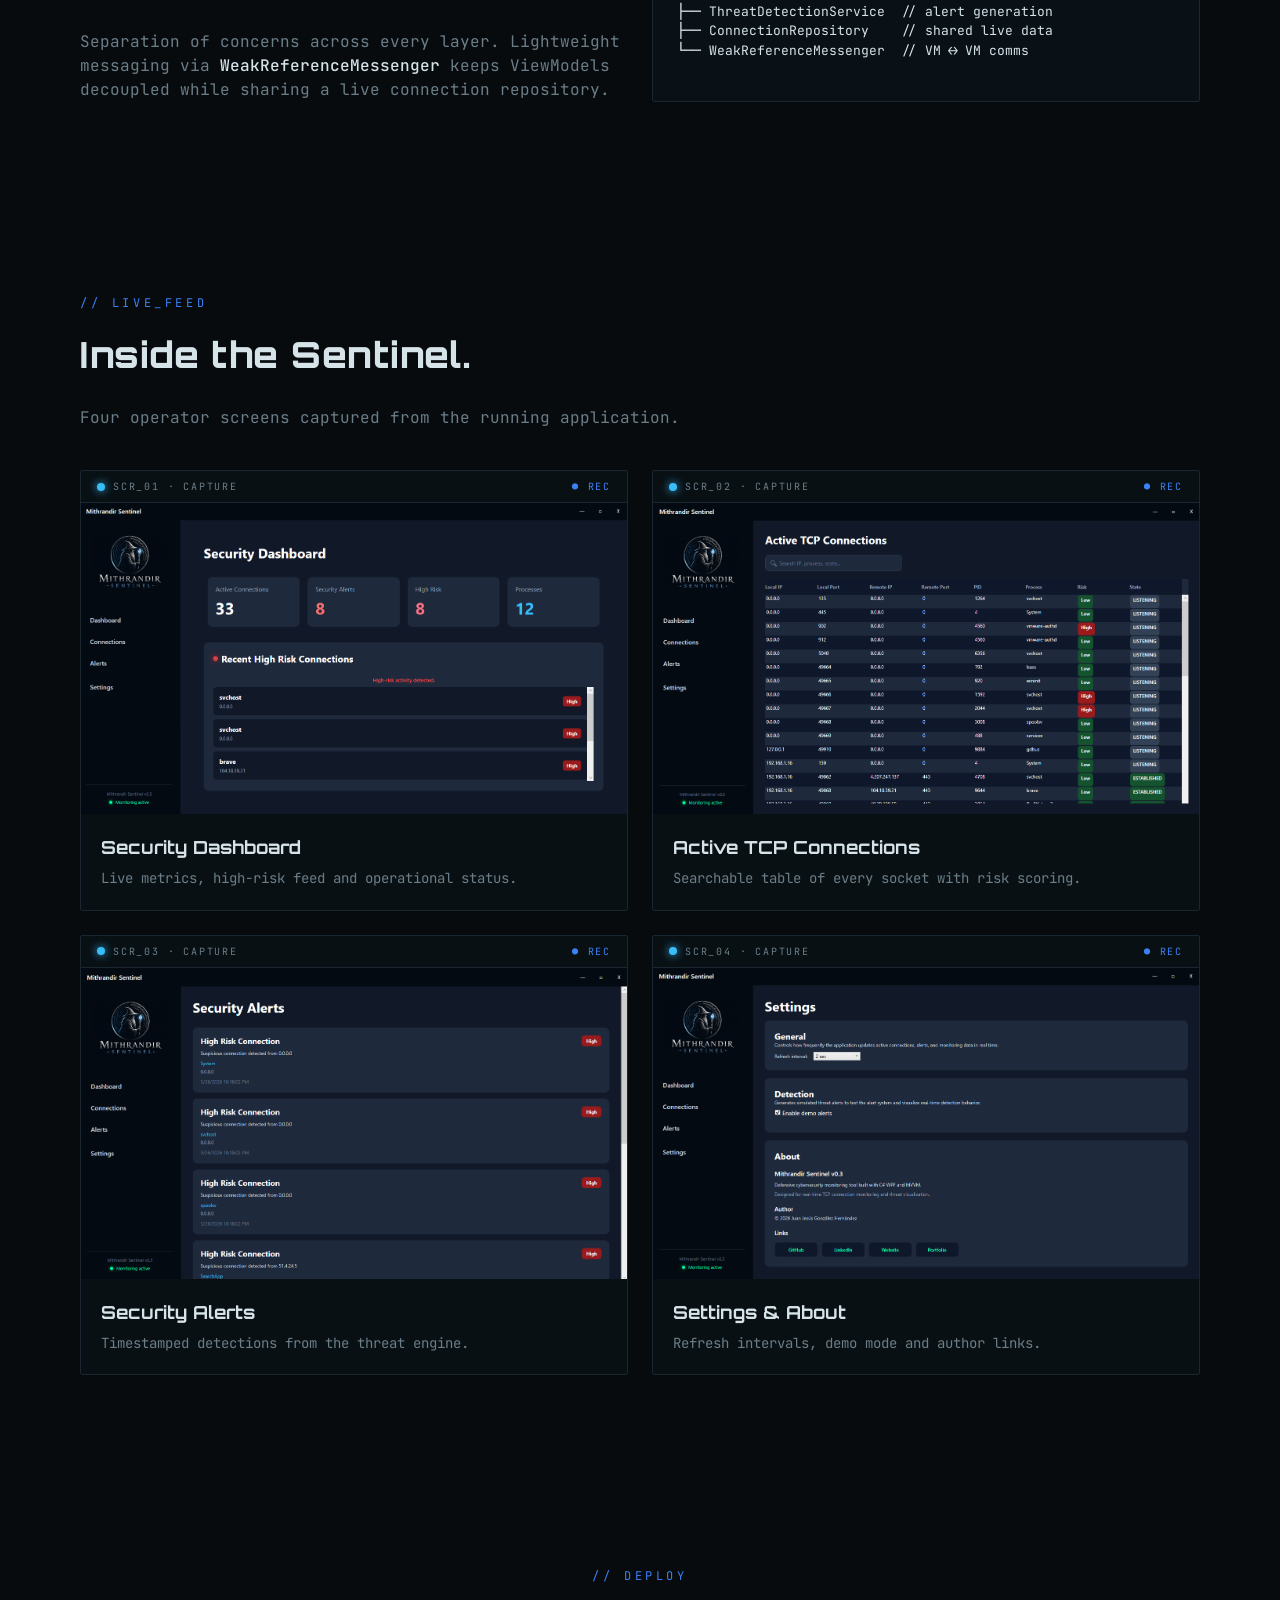
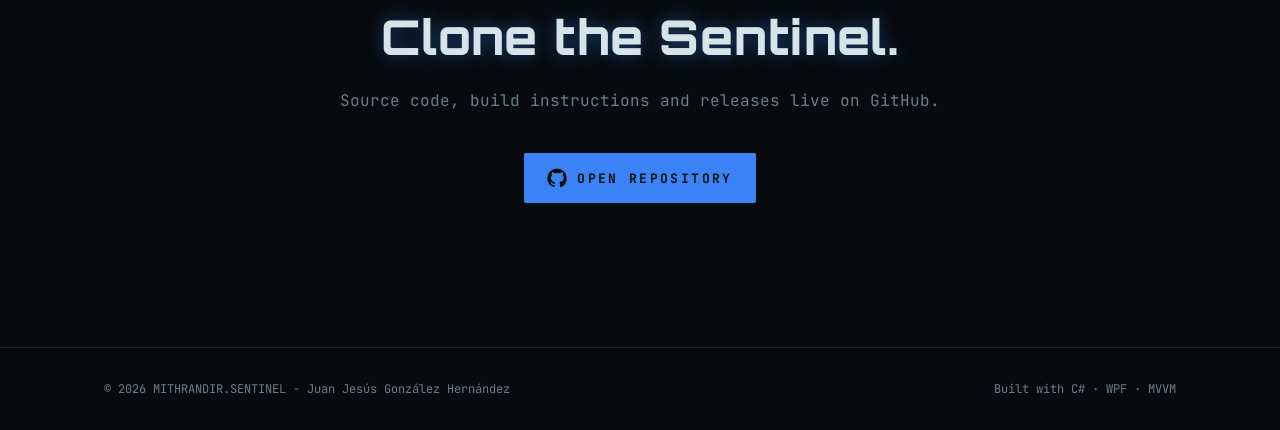
==== commit 59395dd6: "Update index.html" ====
--- a/projects/mithrandir-sentinel/index.html
+++ b/projects/mithrandir-sentinel/index.html
@@ -65,7 +65,7 @@
       </div>
       <div>
         <div class="muted tw">UI</div>
-        <div>WPF + MahApps.Metro</div>
+        <div>Custom WPF UI</div>
       </div>
       <div>
         <div class="muted tw">ARCH</div>
